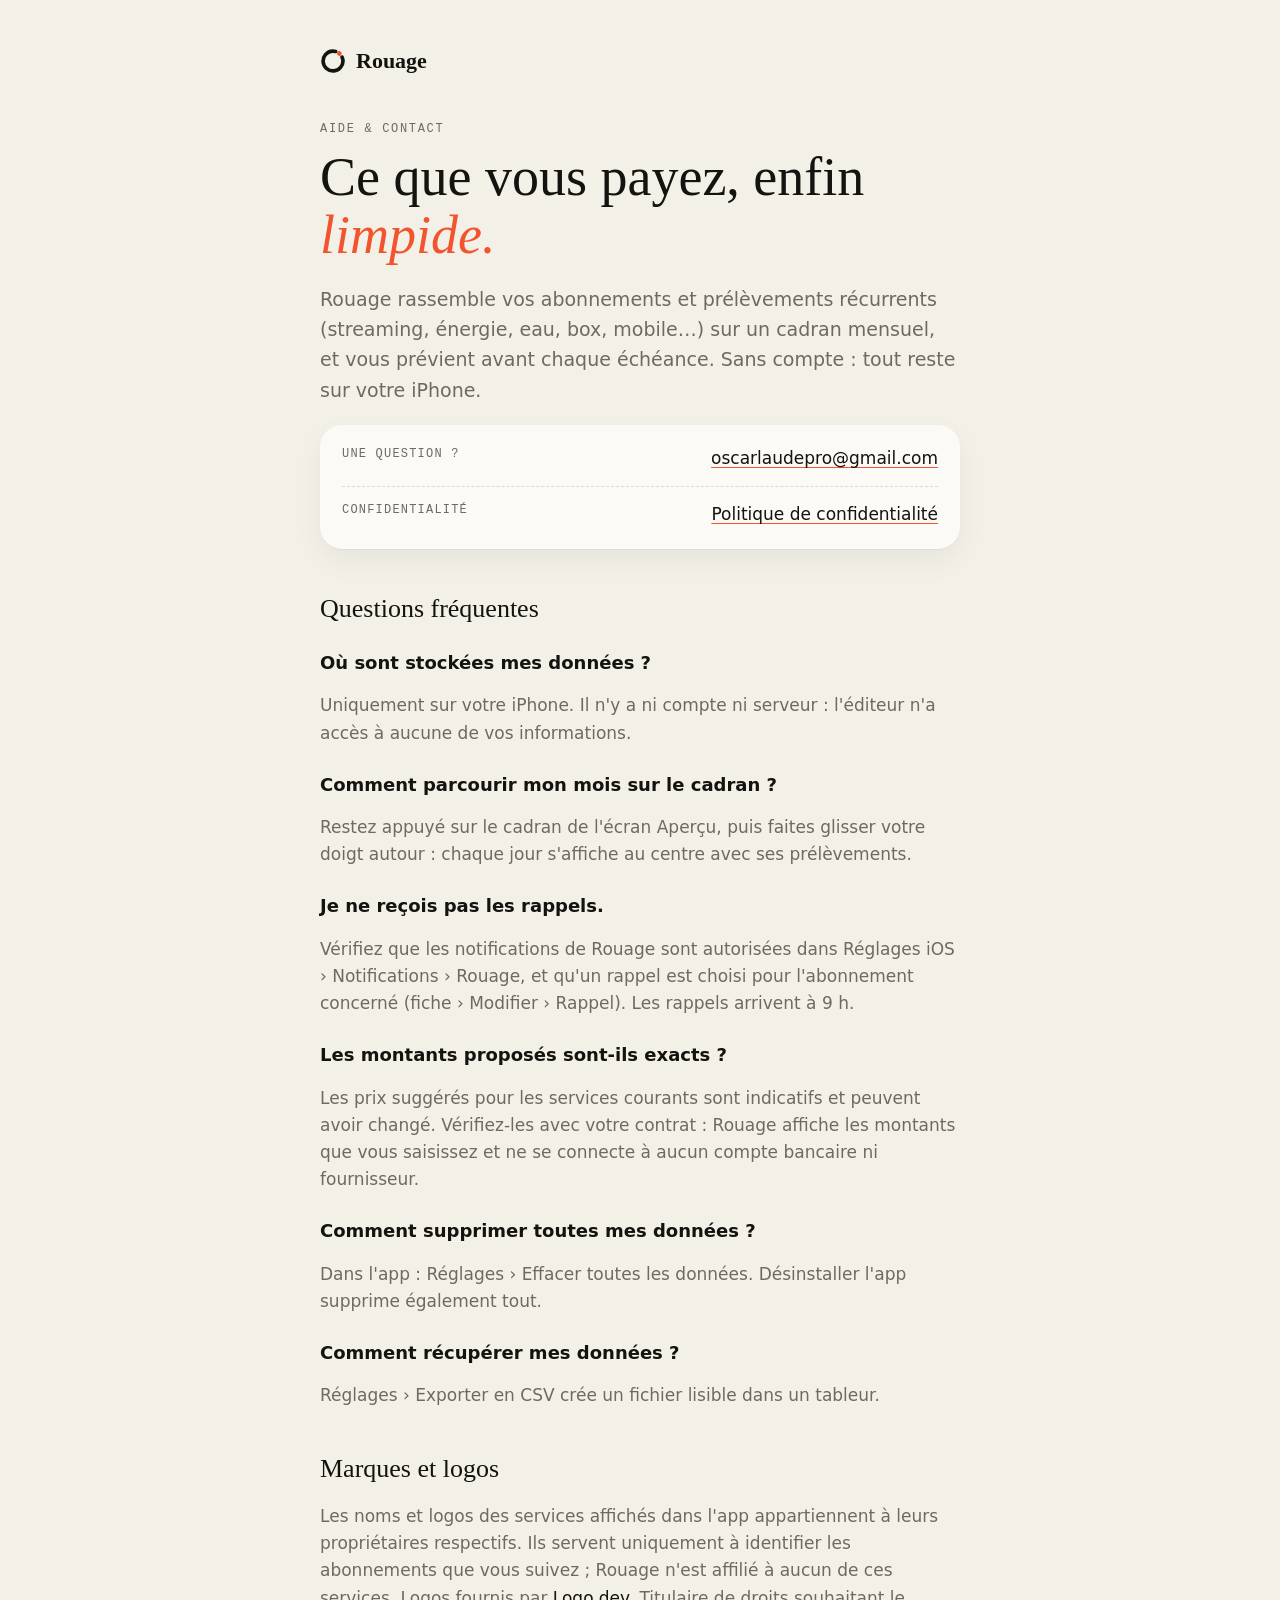
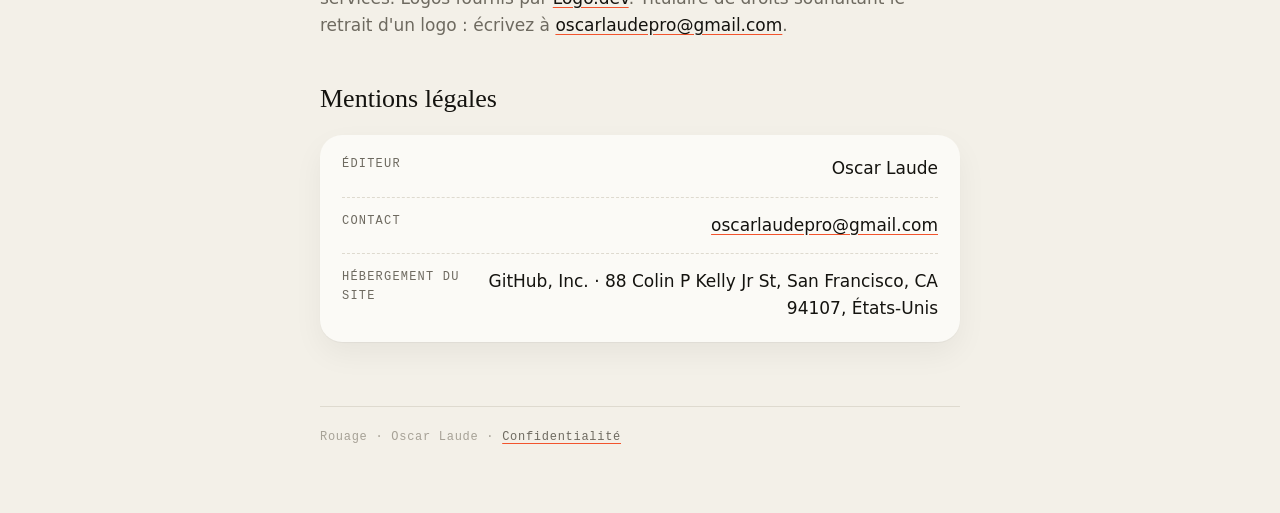
==== index.html @ 063b61d4 "Initial" ====
<!doctype html>
<html lang="fr">
<head>
  <meta charset="utf-8">
  <meta name="viewport" content="width=device-width, initial-scale=1">
  <title>Rouage · Aide</title>
  <meta name="description" content="Rouage : tous vos abonnements et prélèvements sur un cadran. Aide, contact et mentions légales.">
  <link rel="stylesheet" href="style.css">
</head>
<body>
<main>
  <header class="brand">
    <a href="./">
      <svg class="mark" viewBox="0 0 100 100" aria-hidden="true">
        <g transform="rotate(40 50 50)">
          <circle class="ring" cx="50" cy="50" r="38" fill="none" stroke-width="14" stroke-linecap="round" stroke-dasharray="203 36" stroke-dashoffset="-18" transform="rotate(-90 50 50)"/>
          <circle class="dot" cx="50" cy="12" r="9"/>
        </g>
      </svg>
      Rouage
    </a>
  </header>

  <p class="kicker">Aide &amp; contact</p>
  <h1>Ce que vous payez, enfin <em>limpide.</em></h1>
  <p class="lead">Rouage rassemble vos abonnements et prélèvements récurrents (streaming, énergie, eau, box, mobile…) sur un cadran mensuel, et vous prévient avant chaque échéance. Sans compte : tout reste sur votre iPhone.</p>

  <div class="card">
    <dl>
      <div class="row"><dt>Une question ?</dt><dd><a href="mailto:oscarlaudepro@gmail.com?subject=Rouage">oscarlaudepro@gmail.com</a></dd></div>
      <div class="row"><dt>Confidentialité</dt><dd><a href="confidentialite.html">Politique de confidentialité</a></dd></div>
    </dl>
  </div>

  <h2>Questions fréquentes</h2>

  <h3>Où sont stockées mes données ?</h3>
  <p>Uniquement sur votre iPhone. Il n'y a ni compte ni serveur : l'éditeur n'a accès à aucune de vos informations.</p>

  <h3>Comment parcourir mon mois sur le cadran ?</h3>
  <p>Restez appuyé sur le cadran de l'écran Aperçu, puis faites glisser votre doigt autour : chaque jour s'affiche au centre avec ses prélèvements.</p>

  <h3>Je ne reçois pas les rappels.</h3>
  <p>Vérifiez que les notifications de Rouage sont autorisées dans Réglages iOS › Notifications › Rouage, et qu'un rappel est choisi pour l'abonnement concerné (fiche › Modifier › Rappel). Les rappels arrivent à 9 h.</p>

  <h3>Les montants proposés sont-ils exacts ?</h3>
  <p>Les prix suggérés pour les services courants sont indicatifs et peuvent avoir changé. Vérifiez-les avec votre contrat : Rouage affiche les montants que vous saisissez et ne se connecte à aucun compte bancaire ni fournisseur.</p>

  <h3>Comment supprimer toutes mes données ?</h3>
  <p>Dans l'app : Réglages › Effacer toutes les données. Désinstaller l'app supprime également tout.</p>

  <h3>Comment récupérer mes données ?</h3>
  <p>Réglages › Exporter en CSV crée un fichier lisible dans un tableur.</p>

  <h2>Marques et logos</h2>
  <p>Les noms et logos des services affichés dans l'app appartiennent à leurs propriétaires respectifs. Ils servent uniquement à identifier les abonnements que vous suivez ; Rouage n'est affilié à aucun de ces services. Logos fournis par <a href="https://www.logo.dev">Logo.dev</a>. Titulaire de droits souhaitant le retrait d'un logo : écrivez à <a href="mailto:oscarlaudepro@gmail.com?subject=Retrait%20de%20logo">oscarlaudepro@gmail.com</a>.</p>

  <h2>Mentions légales</h2>
  <div class="card">
    <dl>
      <div class="row"><dt>Éditeur</dt><dd>Oscar Laude</dd></div>
      <div class="row"><dt>Contact</dt><dd><a href="mailto:oscarlaudepro@gmail.com">oscarlaudepro@gmail.com</a></dd></div>
      <div class="row"><dt>Hébergement du site</dt><dd>GitHub, Inc. · 88 Colin P Kelly Jr St, San Francisco, CA 94107, États-Unis</dd></div>
    </dl>
  </div>

  <footer>
    Rouage · Oscar Laude · <a href="confidentialite.html">Confidentialité</a>
  </footer>
</main>
</body>
</html>
---- style.css ----
/* Rouage — public pages. System fonts only: no third-party requests. */
:root {
  --paper: #F3F0E8;
  --surface: #FBFAF6;
  --ink: #14130F;
  --ink-2: #6E6A60;
  --ink-3: #A6A196;
  --hairline: #DEDACF;
  --signal: #F2542D;
  --serif: ui-serif, "New York", "Iowan Old Style", Georgia, serif;
  --mono: ui-monospace, "SF Mono", Menlo, Consolas, monospace;
  --sans: -apple-system, BlinkMacSystemFont, "Segoe UI", system-ui, sans-serif;
}

@media (prefers-color-scheme: dark) {
  :root {
    --paper: #0E0D0B;
    --surface: #1A1916;
    --ink: #F1EDE4;
    --ink-2: #9B968A;
    --ink-3: #625E56;
    --hairline: #2C2A26;
    --signal: #FF6B3D;
  }
}

* { box-sizing: border-box; }

body {
  margin: 0;
  background: var(--paper);
  color: var(--ink);
  font: 17px/1.6 var(--sans);
  -webkit-font-smoothing: antialiased;
}

main {
  max-width: 680px;
  margin: 0 auto;
  padding: 48px 20px 64px;
}

header.brand {
  display: flex;
  align-items: center;
  gap: 10px;
  margin-bottom: 48px;
}

header.brand a {
  display: flex;
  align-items: center;
  gap: 10px;
  color: var(--ink);
  text-decoration: none;
  font: 600 22px var(--serif);
}

.mark { width: 26px; height: 26px; }
.mark .ring { stroke: var(--ink); }
.mark .dot { fill: var(--signal); }

.kicker {
  font: 500 12px var(--mono);
  letter-spacing: 0.14em;
  text-transform: uppercase;
  color: var(--ink-2);
}

h1 {
  font: 400 clamp(38px, 8vw, 54px)/1.08 var(--serif);
  margin: 10px 0 18px;
}

h1 em { color: var(--signal); }

h2 {
  font: 400 26px/1.25 var(--serif);
  margin: 44px 0 10px;
}

h3 {
  font: 600 18px/1.35 var(--sans);
  margin: 26px 0 6px;
}

p, li { color: var(--ink-2); }
strong { color: var(--ink); font-weight: 600; }

a { color: var(--ink); text-decoration-color: var(--signal); text-underline-offset: 3px; }

.lead { font-size: 19px; }

.card {
  background: var(--surface);
  border-radius: 22px;
  padding: 6px 22px;
  margin: 20px 0;
  box-shadow: 0 1px 1px rgba(0, 0, 0, 0.04), 0 12px 30px rgba(0, 0, 0, 0.05);
}

.card dl { margin: 0; }
.card .row {
  display: flex;
  justify-content: space-between;
  gap: 16px;
  padding: 14px 0;
  border-bottom: 1px dashed var(--hairline);
}
.card .row:last-child { border-bottom: 0; }
.card dt { font: 500 12px/1.6 var(--mono); letter-spacing: 0.1em; text-transform: uppercase; color: var(--ink-2); }
.card dd { margin: 0; text-align: right; color: var(--ink); }

footer {
  margin-top: 64px;
  padding-top: 20px;
  border-top: 1px solid var(--hairline);
  font: 500 12px/1.8 var(--mono);
  letter-spacing: 0.06em;
  color: var(--ink-3);
}

footer a { color: var(--ink-2); }
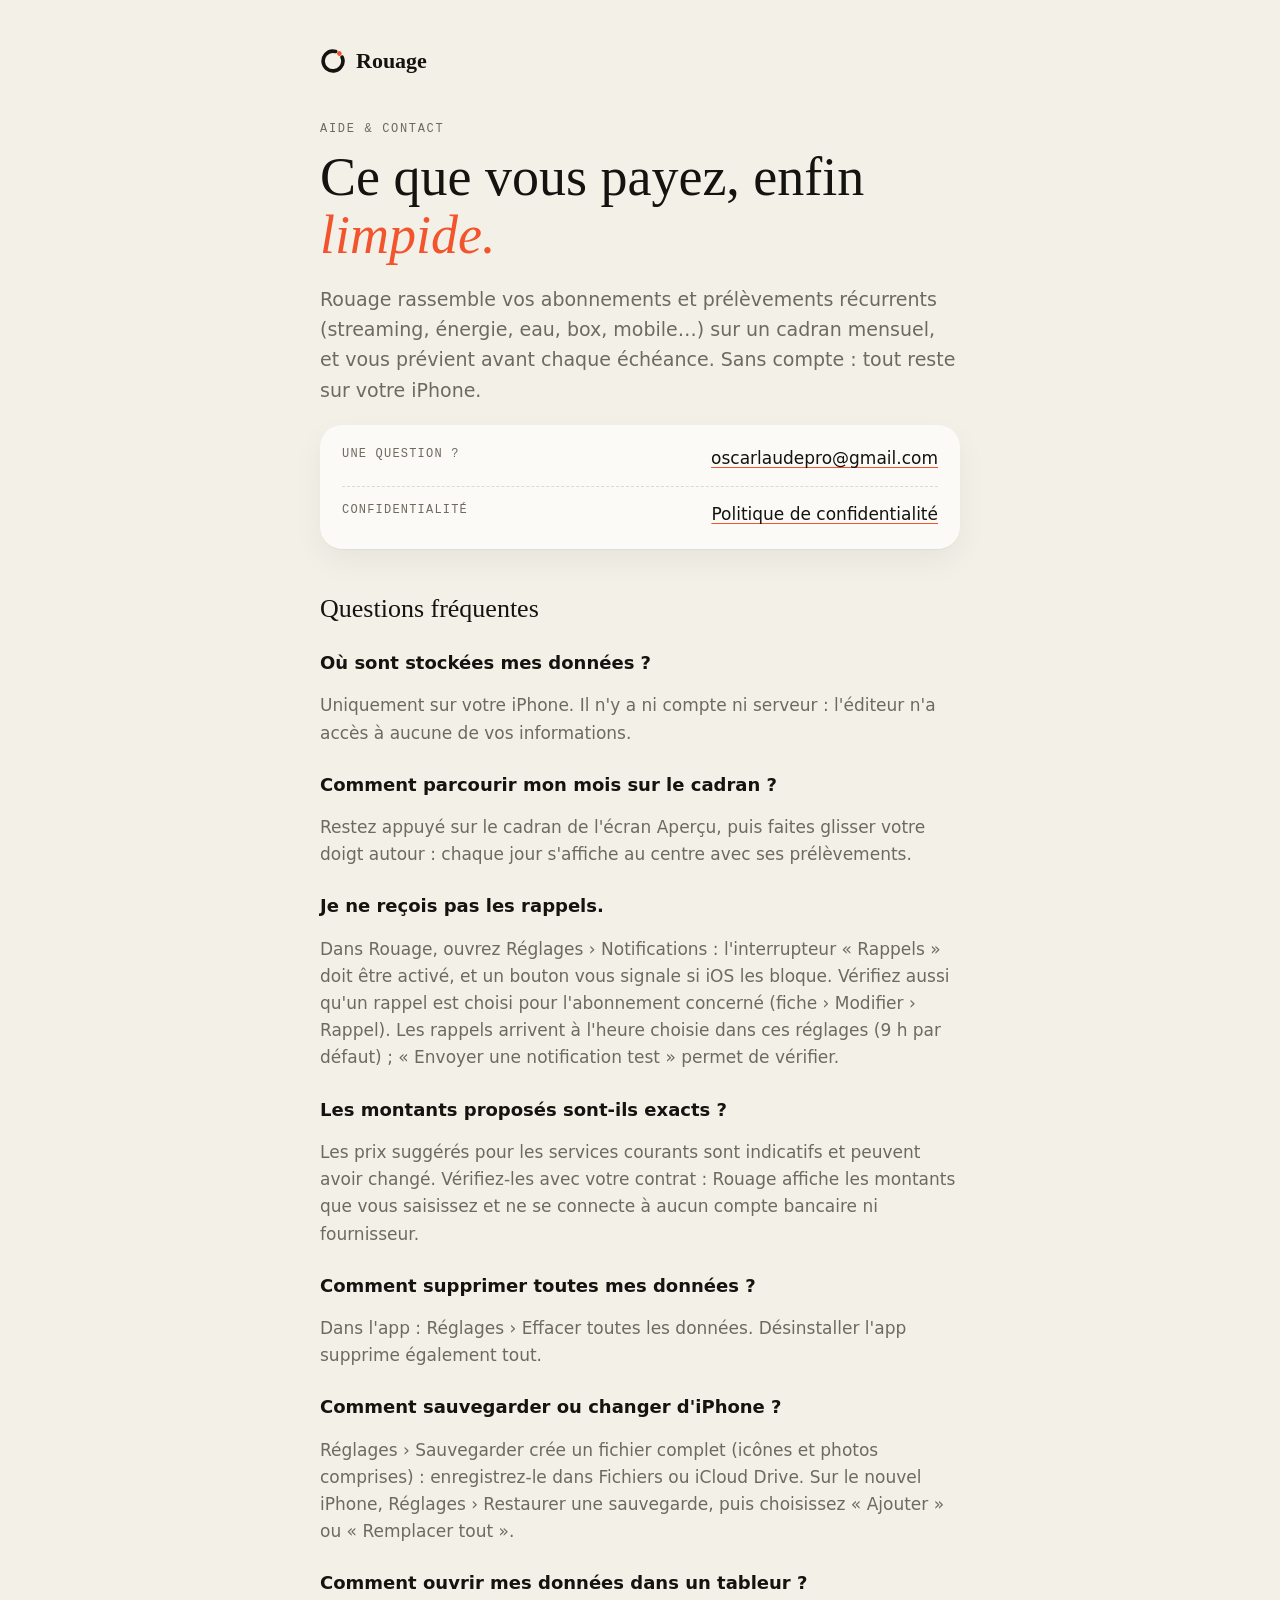
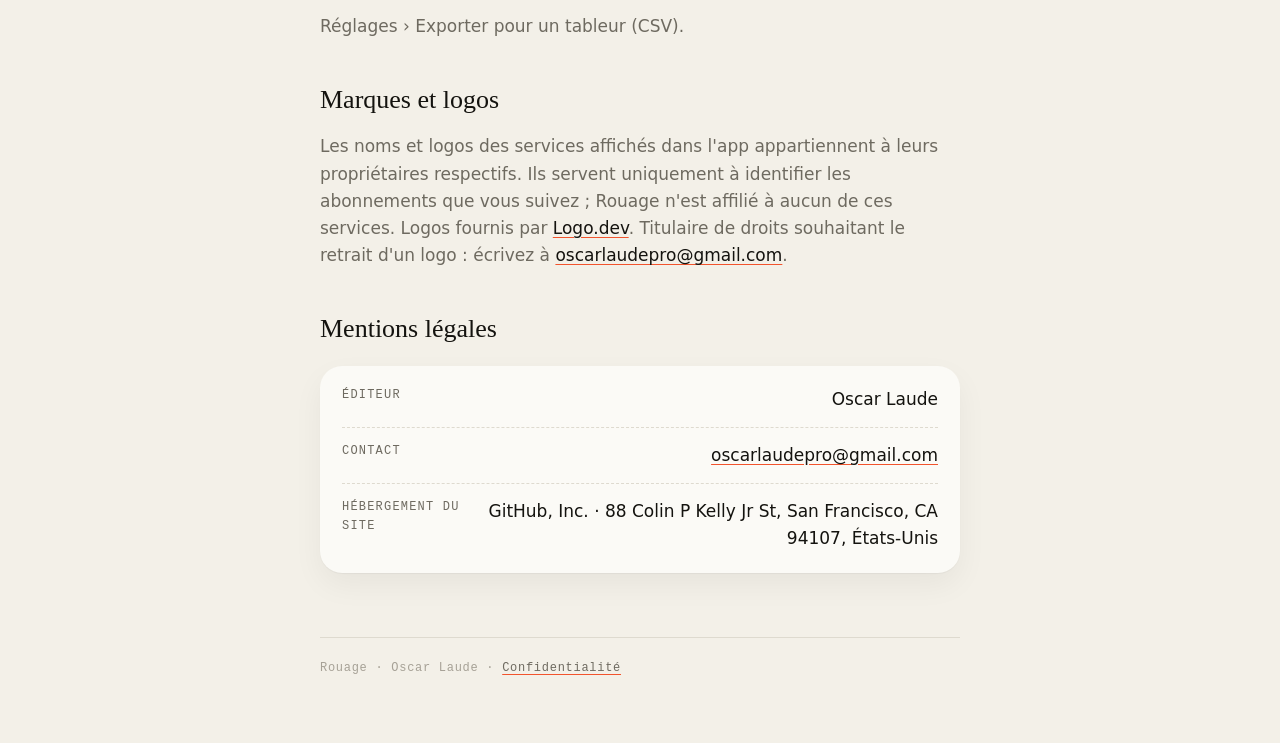
==== commit 4788da03: "Update" ====
--- a/index.html
+++ b/index.html
@@ -41,7 +41,7 @@
   <p>Restez appuyé sur le cadran de l'écran Aperçu, puis faites glisser votre doigt autour : chaque jour s'affiche au centre avec ses prélèvements.</p>
 
   <h3>Je ne reçois pas les rappels.</h3>
-  <p>Vérifiez que les notifications de Rouage sont autorisées dans Réglages iOS › Notifications › Rouage, et qu'un rappel est choisi pour l'abonnement concerné (fiche › Modifier › Rappel). Les rappels arrivent à 9 h.</p>
+  <p>Dans Rouage, ouvrez Réglages › Notifications : l'interrupteur « Rappels » doit être activé, et un bouton vous signale si iOS les bloque. Vérifiez aussi qu'un rappel est choisi pour l'abonnement concerné (fiche › Modifier › Rappel). Les rappels arrivent à l'heure choisie dans ces réglages (9 h par défaut) ; « Envoyer une notification test » permet de vérifier.</p>
 
   <h3>Les montants proposés sont-ils exacts ?</h3>
   <p>Les prix suggérés pour les services courants sont indicatifs et peuvent avoir changé. Vérifiez-les avec votre contrat : Rouage affiche les montants que vous saisissez et ne se connecte à aucun compte bancaire ni fournisseur.</p>
@@ -49,8 +49,11 @@
   <h3>Comment supprimer toutes mes données ?</h3>
   <p>Dans l'app : Réglages › Effacer toutes les données. Désinstaller l'app supprime également tout.</p>
 
-  <h3>Comment récupérer mes données ?</h3>
-  <p>Réglages › Exporter en CSV crée un fichier lisible dans un tableur.</p>
+  <h3>Comment sauvegarder ou changer d'iPhone ?</h3>
+  <p>Réglages › Sauvegarder crée un fichier complet (icônes et photos comprises) : enregistrez-le dans Fichiers ou iCloud Drive. Sur le nouvel iPhone, Réglages › Restaurer une sauvegarde, puis choisissez « Ajouter » ou « Remplacer tout ».</p>
+
+  <h3>Comment ouvrir mes données dans un tableur ?</h3>
+  <p>Réglages › Exporter pour un tableur (CSV).</p>
 
   <h2>Marques et logos</h2>
   <p>Les noms et logos des services affichés dans l'app appartiennent à leurs propriétaires respectifs. Ils servent uniquement à identifier les abonnements que vous suivez ; Rouage n'est affilié à aucun de ces services. Logos fournis par <a href="https://www.logo.dev">Logo.dev</a>. Titulaire de droits souhaitant le retrait d'un logo : écrivez à <a href="mailto:oscarlaudepro@gmail.com?subject=Retrait%20de%20logo">oscarlaudepro@gmail.com</a>.</p>
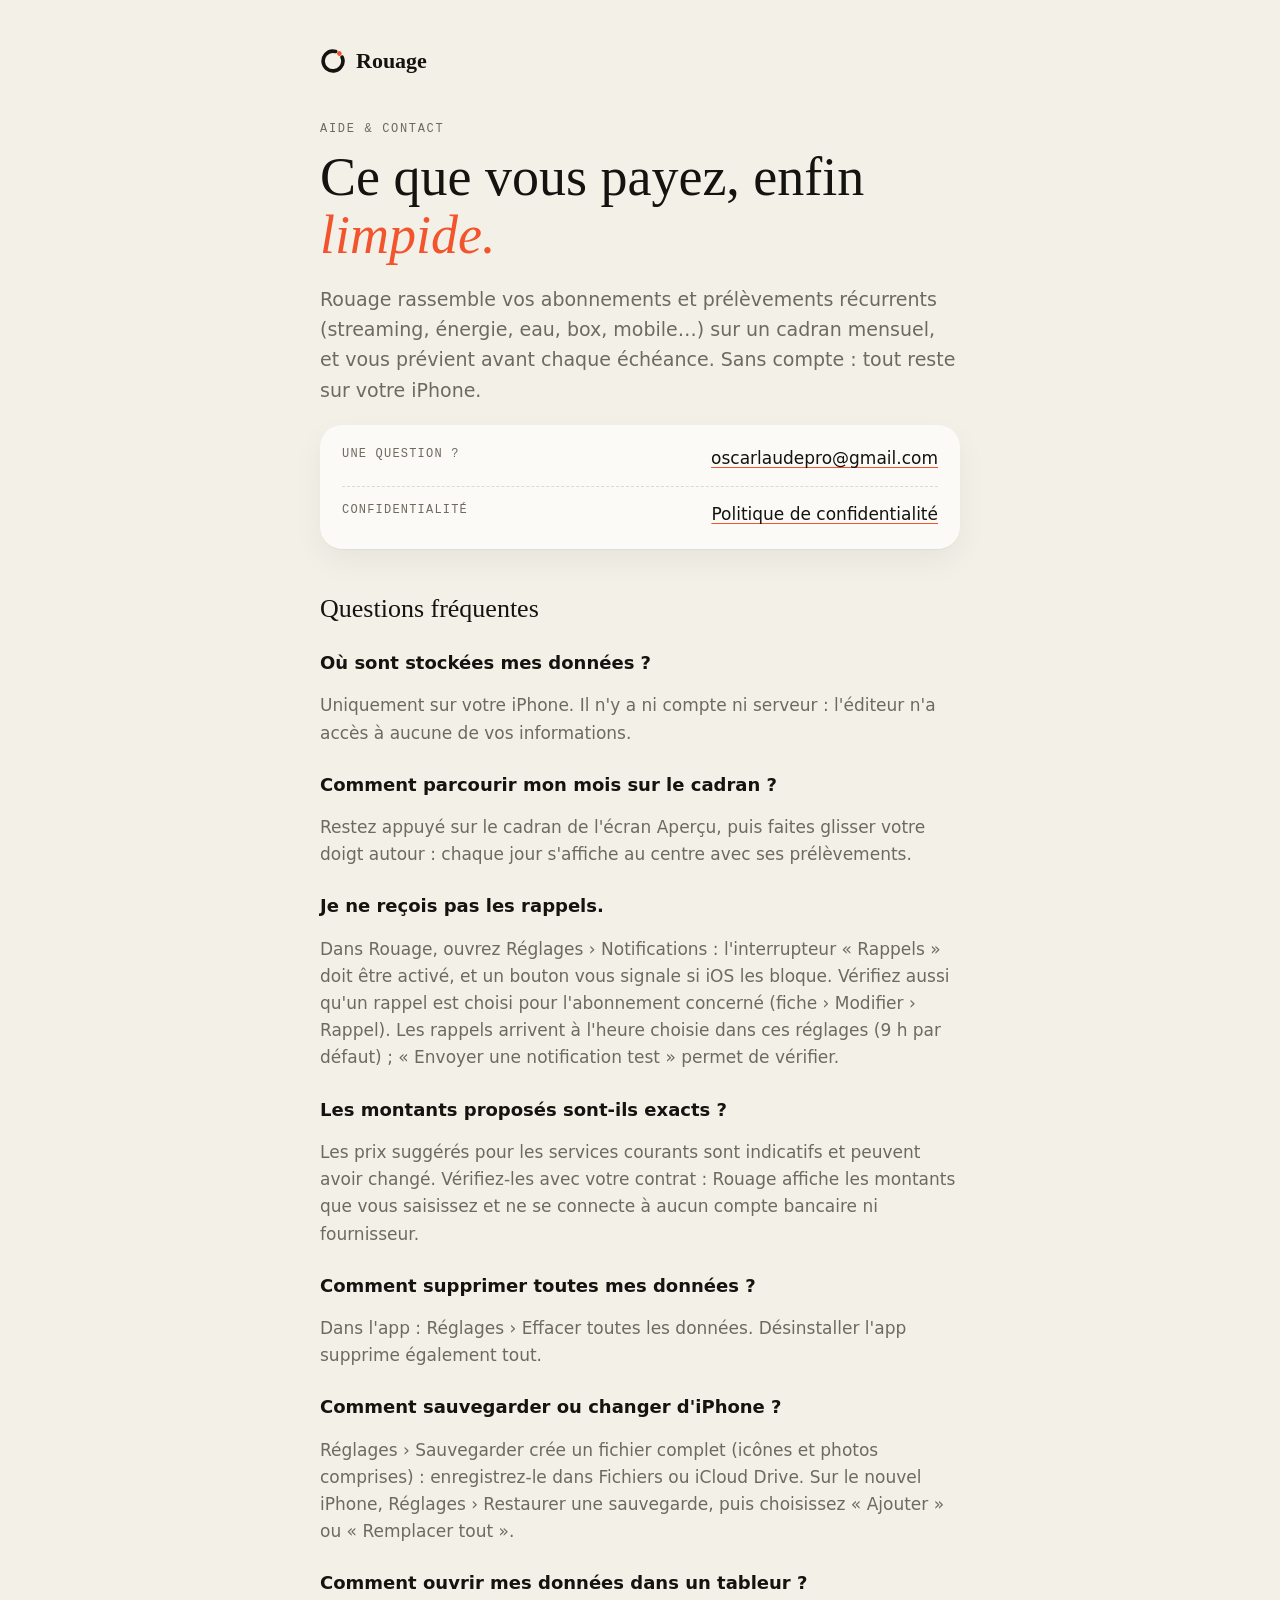
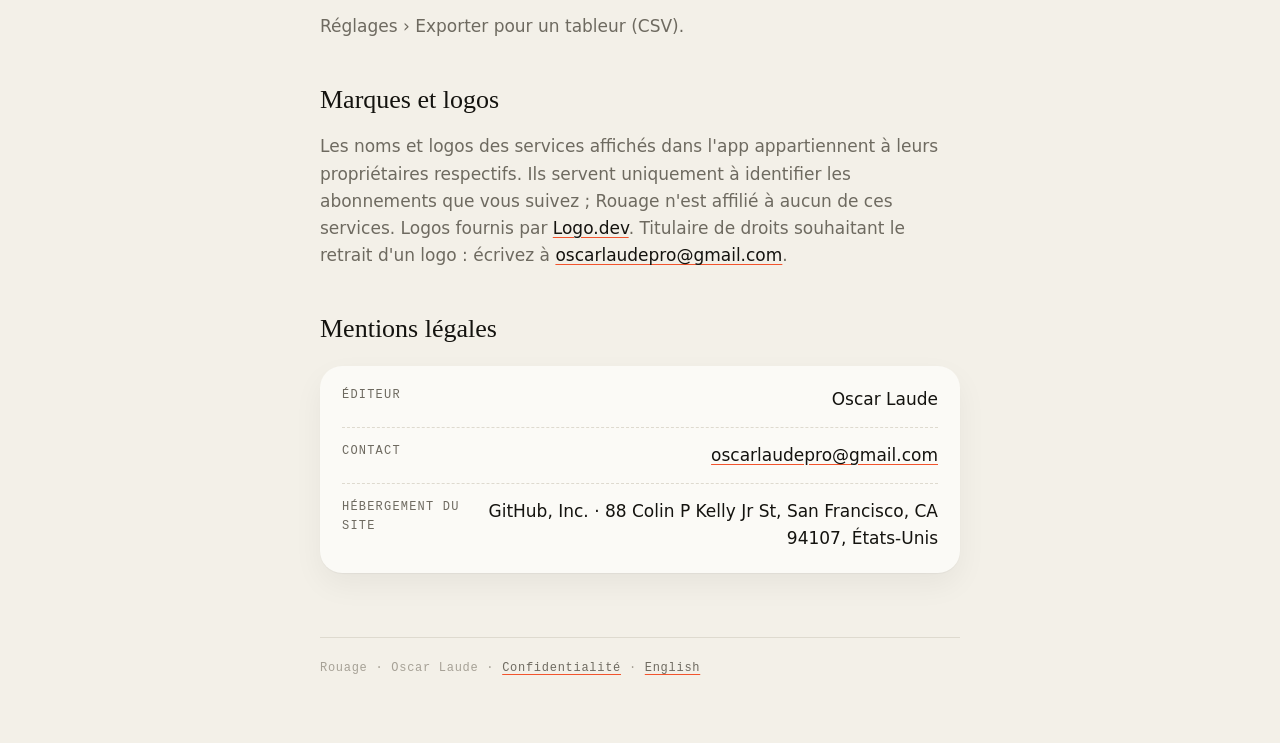
==== commit 0f06620c: "Update" ====
--- a/index.html
+++ b/index.html
@@ -6,6 +6,7 @@
   <title>Rouage · Aide</title>
   <meta name="description" content="Rouage : tous vos abonnements et prélèvements sur un cadran. Aide, contact et mentions légales.">
   <link rel="stylesheet" href="style.css">
+  <link rel="alternate" hreflang="en" href="en/">
 </head>
 <body>
 <main>
@@ -68,7 +69,7 @@
   </div>
 
   <footer>
-    Rouage · Oscar Laude · <a href="confidentialite.html">Confidentialité</a>
+    Rouage · Oscar Laude · <a href="confidentialite.html">Confidentialité</a> · <a href="en/">English</a>
   </footer>
 </main>
 </body>
